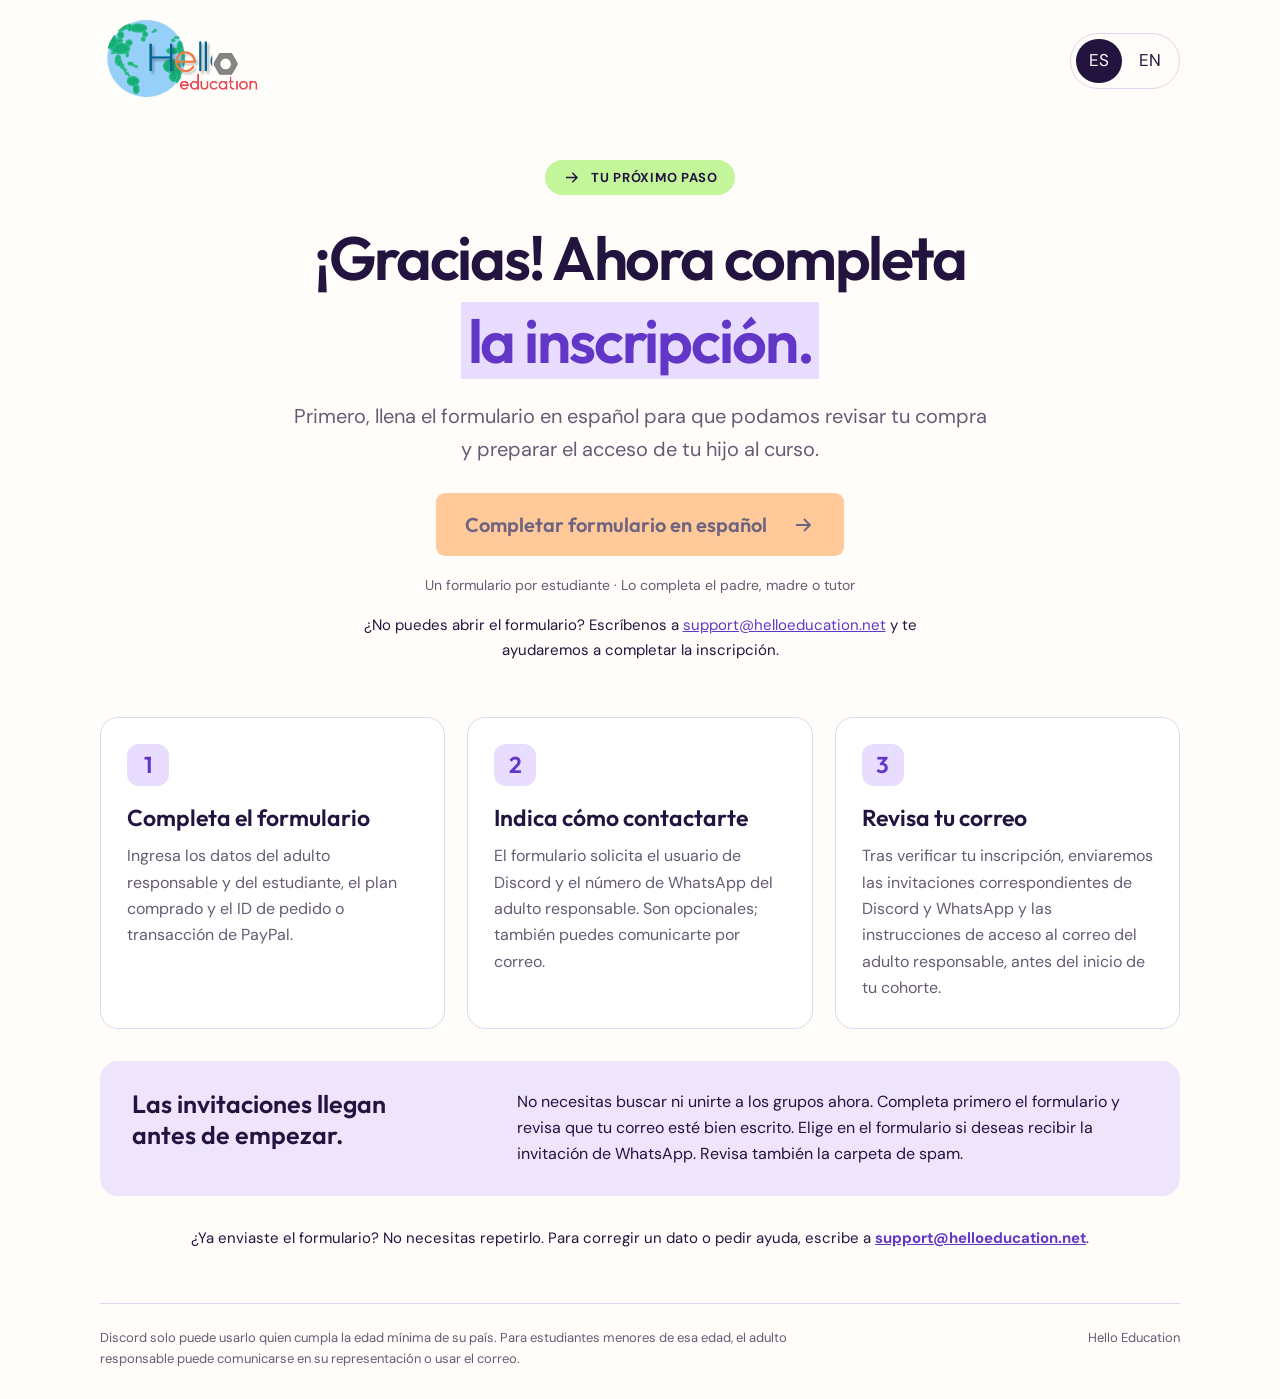
==== gracias.html @ 34212b08 "Add files via upload" ====
<!doctype html>
<html lang="es"><head><meta charset="utf-8"><meta name="viewport" content="width=device-width,initial-scale=1"><meta name="robots" content="noindex, nofollow"><meta name="referrer" content="strict-origin-when-cross-origin"><title>Gracias | Completa tu inscripción — Hello Education</title><link rel="icon" href="thank-you-assets/world.png" type="image/png"><link rel="stylesheet" href="thank-you-assets/style.css"><script src="thank-you-assets/config.js" defer></script><script src="thank-you-assets/page.js" defer></script></head>
<body><div class="wrap"><header><a class="brand" href="/" aria-label="Hello Education"><img src="thank-you-assets/hello-logo.svg" alt="Hello Education" width="170" height="100"></a><nav class="languages" aria-label="Idioma"><a href="gracias.html" lang="es" hreflang="es" aria-current="page">ES</a><a href="thank-you.html" lang="en" hreflang="en">EN</a></nav></header><main><section class="hero"><span class="eyebrow"><svg viewBox="0 0 24 24" fill="none" stroke="currentColor" stroke-width="1.8" aria-hidden="true"><path d="M5 12h14M13 6l6 6-6 6"/></svg>TU PRÓXIMO PASO</span><h1>¡Gracias! Ahora completa<br><mark>la inscripción.</mark></h1><p class="intro">Primero, llena el formulario en español para que podamos revisar tu compra y preparar el acceso de tu hijo al curso.</p><a class="button" data-form-link aria-disabled="true" tabindex="0" role="link">Completar formulario en español<svg viewBox="0 0 24 24" fill="none" stroke="currentColor" stroke-width="1.8" aria-hidden="true"><path d="M5 12h14M13 6l6 6-6 6"/></svg></a><p class="micro">Un formulario por estudiante · Lo completa el padre, madre o tutor</p><p class="fallback" data-unavailable tabindex="-1">¿No puedes abrir el formulario? Escríbenos a <a href="mailto:support@helloeducation.net">support@helloeducation.net</a> y te ayudaremos a completar la inscripción.</p><noscript><p>Para acceder al formulario desde esta página, activa JavaScript o solicita el enlace a support@helloeducation.net.</p></noscript></section><section class="steps" aria-label="Próximos pasos"><article class="card"><span class="num" aria-hidden="true">1</span><h2>Completa el formulario</h2><p>Ingresa los datos del adulto responsable y del estudiante, el plan comprado y el ID de pedido o transacción de PayPal.</p></article><article class="card"><span class="num" aria-hidden="true">2</span><h2>Indica cómo contactarte</h2><p>El formulario solicita el usuario de Discord y el número de WhatsApp del adulto responsable. Son opcionales; también puedes comunicarte por correo.</p></article><article class="card"><span class="num" aria-hidden="true">3</span><h2>Revisa tu correo</h2><p>Tras verificar tu inscripción, enviaremos las invitaciones correspondientes de Discord y WhatsApp y las instrucciones de acceso al correo del adulto responsable, antes del inicio de tu cohorte.</p></article></section><aside class="notice"><h2>Las invitaciones llegan<br>antes de empezar.</h2><p>No necesitas buscar ni unirte a los grupos ahora. Completa primero el formulario y revisa que tu correo esté bien escrito. Elige en el formulario si deseas recibir la invitación de WhatsApp. Revisa también la carpeta de spam.</p></aside><p class="help">¿Ya enviaste el formulario? No necesitas repetirlo. Para corregir un dato o pedir ayuda, escribe a <a href="mailto:support@helloeducation.net">support@helloeducation.net</a>.</p></main><footer><p>Discord solo puede usarlo quien cumpla la edad mínima de su país. Para estudiantes menores de esa edad, el adulto responsable puede comunicarse en su representación o usar el correo.</p><span>Hello Education</span></footer></div></body></html>
---- thank-you-assets/style.css ----
@font-face{font-family:Outfit;src:url('fonts/Outfit.ttf') format('truetype');font-weight:100 900;font-display:swap}@font-face{font-family:'DM Sans';src:url('fonts/DMSans.ttf') format('truetype');font-weight:100 1000;font-display:swap}
:root{--ink:#23133f;--purple:#6236c7;--mint:#c3f59b;--orange:#ffae68;--paper:#fffdf9;--muted:#655b74;--line:#ded6ea;--lavender:#e9ddff}*{box-sizing:border-box}body{margin:0;background:var(--paper);color:var(--ink);font:17px/1.65 'DM Sans',sans-serif}a{color:var(--purple)}a:focus-visible{outline:3px solid var(--purple);outline-offset:5px}a,button{-webkit-tap-highlight-color:transparent}[hidden]{display:none!important}.wrap{width:min(1080px,calc(100% - 64px));margin:auto}header{display:flex;align-items:center;justify-content:space-between;min-height:122px;gap:24px}.brand img{width:170px;height:100px;display:block;object-fit:contain}.languages{display:flex;gap:4px;border:1px solid var(--line);border-radius:99px;padding:5px}.languages a{padding:7px 13px;min-height:44px;text-decoration:none;border-radius:99px;color:var(--ink)}.languages a[aria-current=page]{background:var(--ink);color:white}main{padding:38px 0 52px}.hero{text-align:center;max-width:830px;margin:auto}.eyebrow{display:inline-flex;align-items:center;gap:10px;padding:7px 17px;border-radius:99px;background:var(--mint);font-size:13px;font-weight:700;letter-spacing:.055em}.eyebrow svg{width:19px;height:19px}h1,h2,h3,.button{font-family:Outfit,sans-serif}h1{font-size:clamp(38px,5vw,61px);font-weight:600;line-height:1.35;letter-spacing:-.035em;margin:22px 0 18px}mark{color:var(--purple);background:var(--lavender);padding:0 .1em;box-decoration-break:clone;-webkit-box-decoration-break:clone}.intro{font-size:20px;max-width:700px;margin:0 auto 27px;color:var(--muted)}.button{display:inline-flex;align-items:center;justify-content:center;gap:24px;background:var(--orange);color:var(--ink);text-decoration:none;min-height:60px;border-radius:9px;padding:15px 29px;font-size:20px;font-weight:600;box-shadow:0 3px var(--ink)}.button:hover{background:#ff9c48}.button[aria-disabled=true]{opacity:.65;cursor:not-allowed;box-shadow:none}.button svg{width:24px;height:24px}.micro{font-size:14px;color:var(--muted);margin:18px auto 0}.fallback{font-size:15px;max-width:610px;margin:16px auto 0}.steps{display:grid;grid-template-columns:repeat(3,1fr);gap:22px;margin:54px 0 32px}.card{border:1px solid var(--line);border-radius:18px;padding:26px;background:white}.num{display:inline-flex;align-items:center;justify-content:center;background:var(--lavender);color:var(--purple);width:42px;height:42px;border-radius:12px;font:600 23px Outfit}.card h2{font-size:23px;font-weight:600;line-height:1.2;margin:18px 0 12px}.card p{font-size:16px;margin:0;color:var(--muted)}.notice{background:#eee5fc;border-radius:18px;padding:28px 32px;display:grid;grid-template-columns:1fr 1.8fr;gap:35px}.notice h2{font-size:25px;line-height:1.25;font-weight:600;margin:0}.notice p{margin:0;font-size:16px}.help{text-align:center;margin:30px 0 0;font-size:15px}.help a{font-weight:700}footer{border-top:1px solid var(--line);padding:23px 0 30px;font-size:13px;color:var(--muted);display:flex;justify-content:space-between;gap:20px}footer p{margin:0;max-width:690px}footer span{white-space:nowrap}@media(max-width:760px){.wrap{width:calc(100% - 36px)}header{min-height:98px}.brand img{width:142px;height:84px}main{padding-top:24px}h1{font-size:38px}.intro{font-size:18px}.button{font-size:18px;padding:15px 22px;width:100%;max-width:390px}.steps{grid-template-columns:1fr;margin-top:38px;gap:16px}.card{padding:23px}.card h2{margin-top:13px}.notice{grid-template-columns:1fr;gap:14px;padding:25px}footer{display:block}footer span{display:block;margin-top:12px}.micro{max-width:330px}}
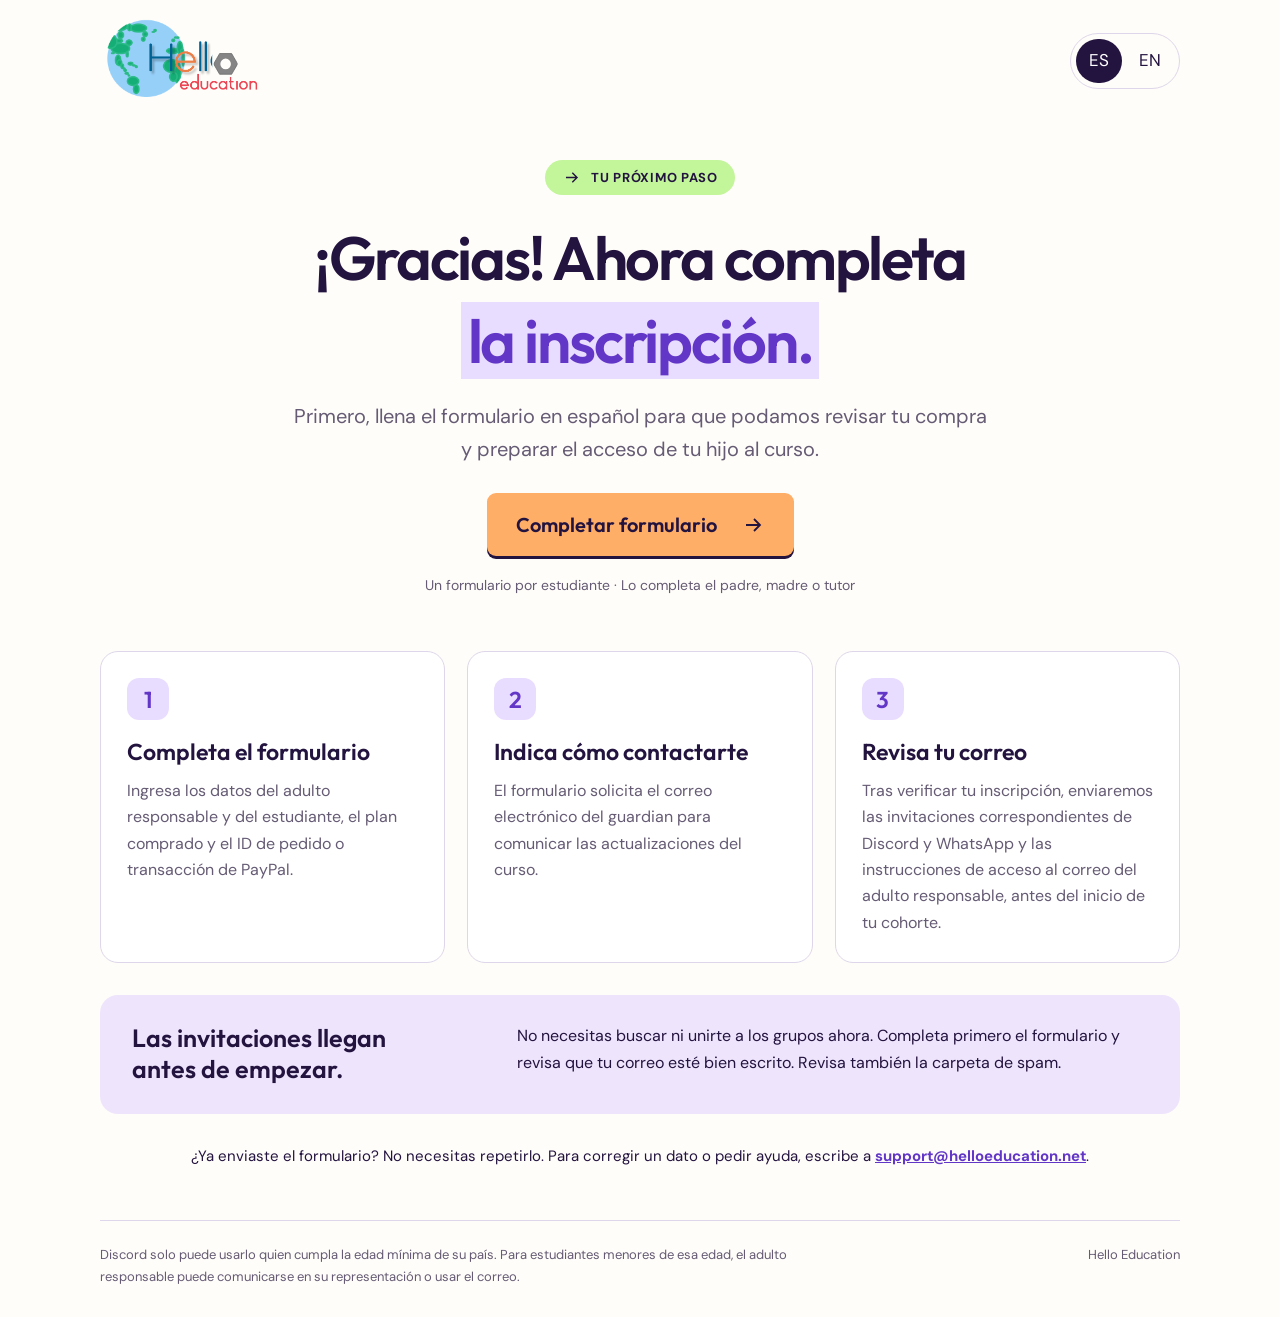
==== commit ef9cb857: "Revise gracias.html for clarity and user guidance Updated the content and structure of the gracias.h" ====
--- a/gracias.html
+++ b/gracias.html
@@ -1,3 +1,49 @@
 <!doctype html>
 <html lang="es"><head><meta charset="utf-8"><meta name="viewport" content="width=device-width,initial-scale=1"><meta name="robots" content="noindex, nofollow"><meta name="referrer" content="strict-origin-when-cross-origin"><title>Gracias | Completa tu inscripción — Hello Education</title><link rel="icon" href="thank-you-assets/world.png" type="image/png"><link rel="stylesheet" href="thank-you-assets/style.css"><script src="thank-you-assets/config.js" defer></script><script src="thank-you-assets/page.js" defer></script></head>
-<body><div class="wrap"><header><a class="brand" href="/" aria-label="Hello Education"><img src="thank-you-assets/hello-logo.svg" alt="Hello Education" width="170" height="100"></a><nav class="languages" aria-label="Idioma"><a href="gracias.html" lang="es" hreflang="es" aria-current="page">ES</a><a href="thank-you.html" lang="en" hreflang="en">EN</a></nav></header><main><section class="hero"><span class="eyebrow"><svg viewBox="0 0 24 24" fill="none" stroke="currentColor" stroke-width="1.8" aria-hidden="true"><path d="M5 12h14M13 6l6 6-6 6"/></svg>TU PRÓXIMO PASO</span><h1>¡Gracias! Ahora completa<br><mark>la inscripción.</mark></h1><p class="intro">Primero, llena el formulario en español para que podamos revisar tu compra y preparar el acceso de tu hijo al curso.</p><a class="button" data-form-link aria-disabled="true" tabindex="0" role="link">Completar formulario en español<svg viewBox="0 0 24 24" fill="none" stroke="currentColor" stroke-width="1.8" aria-hidden="true"><path d="M5 12h14M13 6l6 6-6 6"/></svg></a><p class="micro">Un formulario por estudiante · Lo completa el padre, madre o tutor</p><p class="fallback" data-unavailable tabindex="-1">¿No puedes abrir el formulario? Escríbenos a <a href="mailto:support@helloeducation.net">support@helloeducation.net</a> y te ayudaremos a completar la inscripción.</p><noscript><p>Para acceder al formulario desde esta página, activa JavaScript o solicita el enlace a support@helloeducation.net.</p></noscript></section><section class="steps" aria-label="Próximos pasos"><article class="card"><span class="num" aria-hidden="true">1</span><h2>Completa el formulario</h2><p>Ingresa los datos del adulto responsable y del estudiante, el plan comprado y el ID de pedido o transacción de PayPal.</p></article><article class="card"><span class="num" aria-hidden="true">2</span><h2>Indica cómo contactarte</h2><p>El formulario solicita el usuario de Discord y el número de WhatsApp del adulto responsable. Son opcionales; también puedes comunicarte por correo.</p></article><article class="card"><span class="num" aria-hidden="true">3</span><h2>Revisa tu correo</h2><p>Tras verificar tu inscripción, enviaremos las invitaciones correspondientes de Discord y WhatsApp y las instrucciones de acceso al correo del adulto responsable, antes del inicio de tu cohorte.</p></article></section><aside class="notice"><h2>Las invitaciones llegan<br>antes de empezar.</h2><p>No necesitas buscar ni unirte a los grupos ahora. Completa primero el formulario y revisa que tu correo esté bien escrito. Elige en el formulario si deseas recibir la invitación de WhatsApp. Revisa también la carpeta de spam.</p></aside><p class="help">¿Ya enviaste el formulario? No necesitas repetirlo. Para corregir un dato o pedir ayuda, escribe a <a href="mailto:support@helloeducation.net">support@helloeducation.net</a>.</p></main><footer><p>Discord solo puede usarlo quien cumpla la edad mínima de su país. Para estudiantes menores de esa edad, el adulto responsable puede comunicarse en su representación o usar el correo.</p><span>Hello Education</span></footer></div></body></html>+<body>
+  <div class="wrap">
+    <header>
+      <a class="brand" href="/" aria-label="Hello Education">
+        <img src="thank-you-assets/hello-logo.svg" alt="Hello Education" width="170" height="100">
+      </a>
+      <nav class="languages" aria-label="Idioma">
+        <a href="gracias.html" lang="es" hreflang="es" aria-current="page">ES</a>
+        <a href="thank-you.html" lang="en" hreflang="en">EN</a>
+      </nav>
+    </header>
+    <main>
+      <section class="hero">
+        <span class="eyebrow">
+          <svg viewBox="0 0 24 24" fill="none" stroke="currentColor" stroke-width="1.8" aria-hidden="true">
+            <path d="M5 12h14M13 6l6 6-6 6"/>
+          </svg>TU PRÓXIMO PASO</span>
+        <h1>¡Gracias! Ahora completa<br><mark>la inscripción.</mark></h1>
+        <p class="intro">Primero, llena el formulario en español para que podamos revisar tu compra y preparar el acceso de tu hijo al curso.</p>
+        <a class="button" data-form-link aria-disabled="true" tabindex="0" role="link">Completar formulario<svg viewBox="0 0 24 24" fill="none" stroke="currentColor" stroke-width="1.8" aria-hidden="true"><path d="M5 12h14M13 6l6 6-6 6"/></svg></a>
+        <p class="micro">Un formulario por estudiante · Lo completa el padre, madre o tutor</p>
+        <p class="fallback" data-unavailable tabindex="-1">¿No puedes abrir el formulario? Escríbenos a <a href="mailto:support@helloeducation.net">support@helloeducation.net</a> y te ayudaremos a completar la inscripción.</p>
+        <noscript>
+          <p>Para acceder al formulario desde esta página, activa JavaScript o solicita el enlace a support@helloeducation.net.</p>
+        </noscript>
+      </section>
+      <section class="steps" aria-label="Próximos pasos">
+        <article class="card">
+          <span class="num" aria-hidden="true">1</span>
+          <h2>Completa el formulario</h2>
+          <p>Ingresa los datos del adulto responsable y del estudiante, el plan comprado y el ID de pedido o transacción de PayPal.</p>
+        </article>
+        <article class="card">
+          <span class="num" aria-hidden="true">2</span>
+          <h2>Indica cómo contactarte</h2>
+          <p>El formulario solicita el correo electrónico del guardian para comunicar las actualizaciones del curso.</p>
+        </article>
+        <article class="card">
+          <span class="num" aria-hidden="true">3</span>
+          <h2>Revisa tu correo</h2>
+          <p>Tras verificar tu inscripción, enviaremos las invitaciones correspondientes de Discord y WhatsApp y las instrucciones de acceso al correo del adulto responsable, antes del inicio de tu cohorte.</p>
+        </article>
+      </section><aside class="notice">
+        <h2>Las invitaciones llegan<br>antes de empezar.</h2>
+        <p>No necesitas buscar ni unirte a los grupos ahora. Completa primero el formulario y revisa que tu correo esté bien escrito. Revisa también la carpeta de spam.</p>
+      </aside>
+      <p class="help">¿Ya enviaste el formulario? No necesitas repetirlo. Para corregir un dato o pedir ayuda, escribe a <a href="mailto:support@helloeducation.net">support@helloeducation.net</a>.</p></main><footer><p>Discord solo puede usarlo quien cumpla la edad mínima de su país. Para estudiantes menores de esa edad, el adulto responsable puede comunicarse en su representación o usar el correo.</p><span>Hello Education</span></footer></div></body></html>
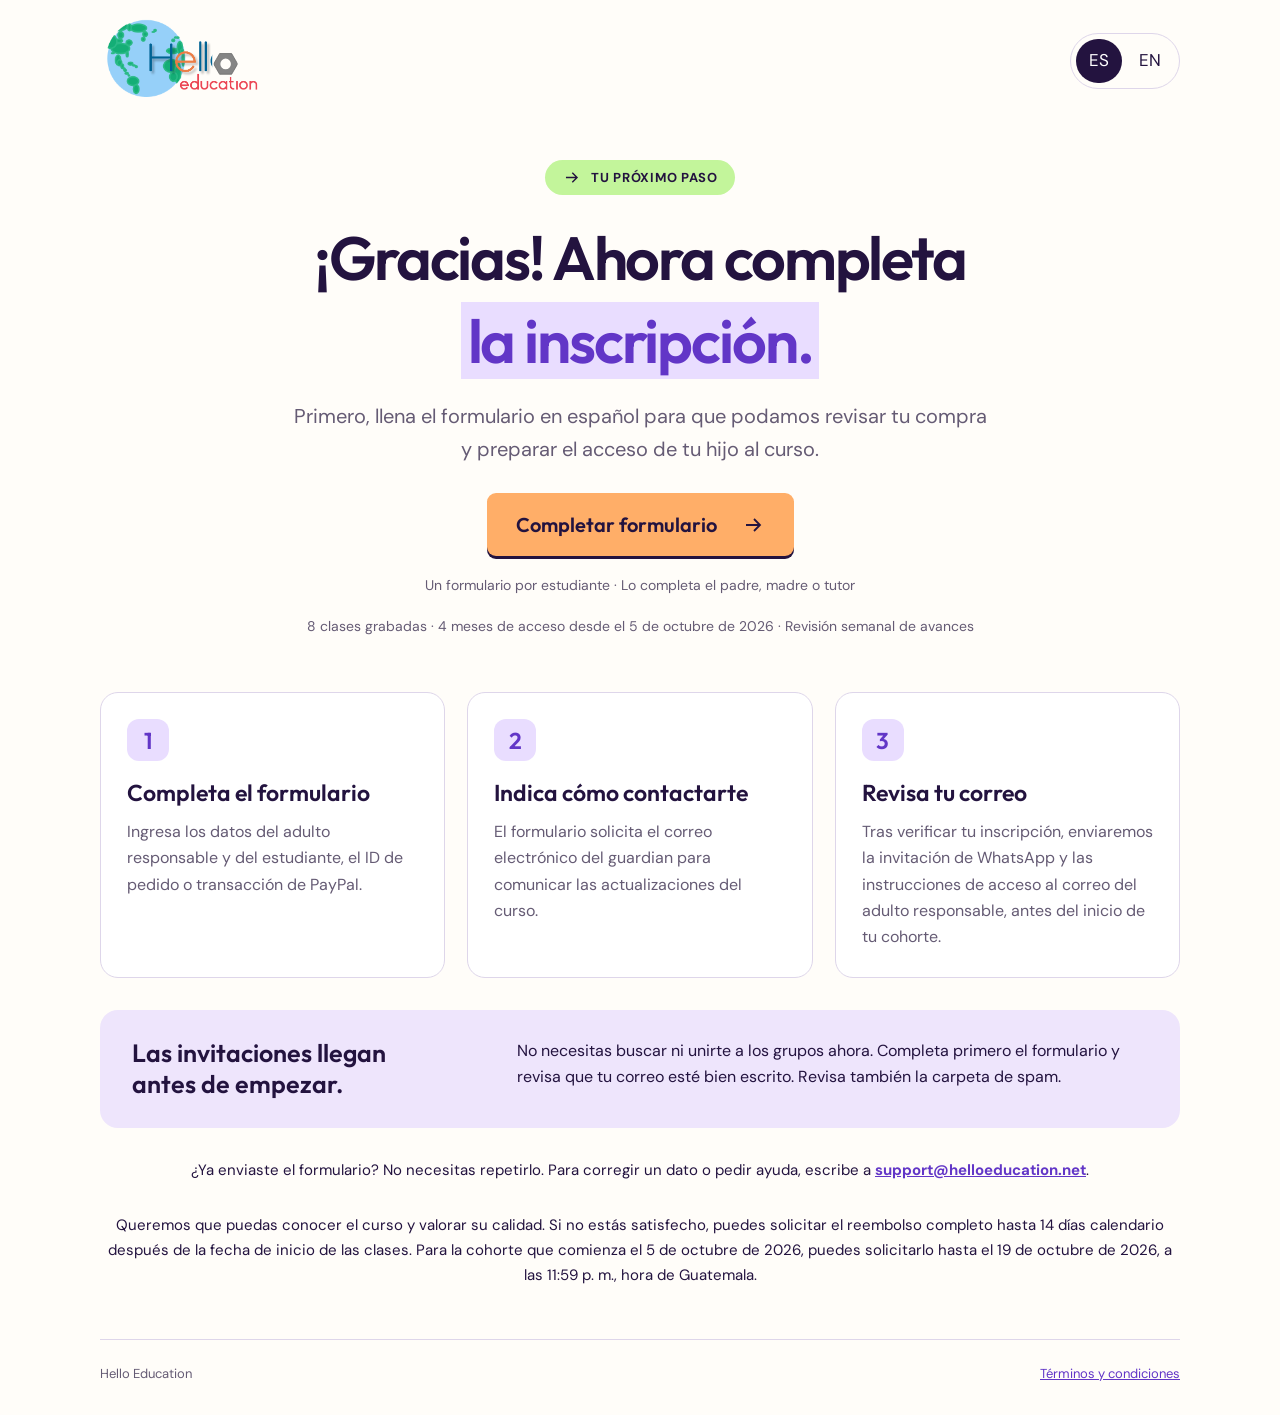
==== commit b90418d5: "Add files via upload" ====
--- a/gracias.html
+++ b/gracias.html
@@ -1,49 +1,50 @@
-<!doctype html>
-<html lang="es"><head><meta charset="utf-8"><meta name="viewport" content="width=device-width,initial-scale=1"><meta name="robots" content="noindex, nofollow"><meta name="referrer" content="strict-origin-when-cross-origin"><title>Gracias | Completa tu inscripción — Hello Education</title><link rel="icon" href="thank-you-assets/world.png" type="image/png"><link rel="stylesheet" href="thank-you-assets/style.css"><script src="thank-you-assets/config.js" defer></script><script src="thank-you-assets/page.js" defer></script></head>
+<!DOCTYPE html>
+
+<html lang="es"><head><meta charset="utf-8"/><meta content="width=device-width,initial-scale=1" name="viewport"/><meta content="noindex, nofollow" name="robots"/><meta content="strict-origin-when-cross-origin" name="referrer"/><title>Gracias | Completa tu inscripción — Hello Education</title><link href="thank-you-assets/world.png" rel="icon" type="image/png"/><link href="thank-you-assets/style.css" rel="stylesheet"/><script defer="" src="thank-you-assets/config.js"></script><script defer="" src="thank-you-assets/page.js"></script></head>
 <body>
-  <div class="wrap">
-    <header>
-      <a class="brand" href="/" aria-label="Hello Education">
-        <img src="thank-you-assets/hello-logo.svg" alt="Hello Education" width="170" height="100">
-      </a>
-      <nav class="languages" aria-label="Idioma">
-        <a href="gracias.html" lang="es" hreflang="es" aria-current="page">ES</a>
-        <a href="thank-you.html" lang="en" hreflang="en">EN</a>
-      </nav>
-    </header>
-    <main>
-      <section class="hero">
-        <span class="eyebrow">
-          <svg viewBox="0 0 24 24" fill="none" stroke="currentColor" stroke-width="1.8" aria-hidden="true">
-            <path d="M5 12h14M13 6l6 6-6 6"/>
-          </svg>TU PRÓXIMO PASO</span>
-        <h1>¡Gracias! Ahora completa<br><mark>la inscripción.</mark></h1>
-        <p class="intro">Primero, llena el formulario en español para que podamos revisar tu compra y preparar el acceso de tu hijo al curso.</p>
-        <a class="button" data-form-link aria-disabled="true" tabindex="0" role="link">Completar formulario<svg viewBox="0 0 24 24" fill="none" stroke="currentColor" stroke-width="1.8" aria-hidden="true"><path d="M5 12h14M13 6l6 6-6 6"/></svg></a>
-        <p class="micro">Un formulario por estudiante · Lo completa el padre, madre o tutor</p>
-        <p class="fallback" data-unavailable tabindex="-1">¿No puedes abrir el formulario? Escríbenos a <a href="mailto:support@helloeducation.net">support@helloeducation.net</a> y te ayudaremos a completar la inscripción.</p>
-        <noscript>
-          <p>Para acceder al formulario desde esta página, activa JavaScript o solicita el enlace a support@helloeducation.net.</p>
-        </noscript>
-      </section>
-      <section class="steps" aria-label="Próximos pasos">
-        <article class="card">
-          <span class="num" aria-hidden="true">1</span>
-          <h2>Completa el formulario</h2>
-          <p>Ingresa los datos del adulto responsable y del estudiante, el plan comprado y el ID de pedido o transacción de PayPal.</p>
-        </article>
-        <article class="card">
-          <span class="num" aria-hidden="true">2</span>
-          <h2>Indica cómo contactarte</h2>
-          <p>El formulario solicita el correo electrónico del guardian para comunicar las actualizaciones del curso.</p>
-        </article>
-        <article class="card">
-          <span class="num" aria-hidden="true">3</span>
-          <h2>Revisa tu correo</h2>
-          <p>Tras verificar tu inscripción, enviaremos las invitaciones correspondientes de Discord y WhatsApp y las instrucciones de acceso al correo del adulto responsable, antes del inicio de tu cohorte.</p>
-        </article>
-      </section><aside class="notice">
-        <h2>Las invitaciones llegan<br>antes de empezar.</h2>
-        <p>No necesitas buscar ni unirte a los grupos ahora. Completa primero el formulario y revisa que tu correo esté bien escrito. Revisa también la carpeta de spam.</p>
-      </aside>
-      <p class="help">¿Ya enviaste el formulario? No necesitas repetirlo. Para corregir un dato o pedir ayuda, escribe a <a href="mailto:support@helloeducation.net">support@helloeducation.net</a>.</p></main><footer><p>Discord solo puede usarlo quien cumpla la edad mínima de su país. Para estudiantes menores de esa edad, el adulto responsable puede comunicarse en su representación o usar el correo.</p><span>Hello Education</span></footer></div></body></html>
+<div class="wrap">
+<header>
+<a aria-label="Hello Education" class="brand" href="/">
+<img alt="Hello Education" height="100" src="thank-you-assets/hello-logo.svg" width="170"/>
+</a>
+<nav aria-label="Idioma" class="languages">
+<a aria-current="page" href="/gracias" hreflang="es" lang="es">ES</a>
+<a href="/" hreflang="en" lang="en">EN</a>
+</nav>
+</header>
+<main>
+<section class="hero">
+<span class="eyebrow">
+<svg aria-hidden="true" fill="none" stroke="currentColor" stroke-width="1.8" viewbox="0 0 24 24">
+<path d="M5 12h14M13 6l6 6-6 6"></path>
+</svg>TU PRÓXIMO PASO</span>
+<h1>¡Gracias! Ahora completa<br/><mark>la inscripción.</mark></h1>
+<p class="intro">Primero, llena el formulario en español para que podamos revisar tu compra y preparar el acceso de tu hijo al curso.</p>
+<a aria-disabled="true" class="button" data-form-link="" role="link" tabindex="0">Completar formulario<svg aria-hidden="true" fill="none" stroke="currentColor" stroke-width="1.8" viewbox="0 0 24 24"><path d="M5 12h14M13 6l6 6-6 6"></path></svg></a>
+<p class="micro">Un formulario por estudiante · Lo completa el padre, madre o tutor</p>
+<p class="fallback" data-unavailable="" tabindex="-1">¿No puedes abrir el formulario? Escríbenos a <a href="mailto:support@helloeducation.net">support@helloeducation.net</a> y te ayudaremos a completar la inscripción.</p>
+<noscript>
+<p>Para acceder al formulario desde esta página, activa JavaScript o solicita el enlace a support@helloeducation.net.</p>
+</noscript>
+<p class="micro">8 clases grabadas · 4 meses de acceso desde el 5 de octubre de 2026 · Revisión semanal de avances</p></section>
+<section aria-label="Próximos pasos" class="steps">
+<article class="card">
+<span aria-hidden="true" class="num">1</span>
+<h2>Completa el formulario</h2>
+<p>Ingresa los datos del adulto responsable y del estudiante, el ID de pedido o transacción de PayPal.</p>
+</article>
+<article class="card">
+<span aria-hidden="true" class="num">2</span>
+<h2>Indica cómo contactarte</h2>
+<p>El formulario solicita el correo electrónico del guardian para comunicar las actualizaciones del curso.</p>
+</article>
+<article class="card">
+<span aria-hidden="true" class="num">3</span>
+<h2>Revisa tu correo</h2>
+<p>Tras verificar tu inscripción, enviaremos la invitación de WhatsApp y las instrucciones de acceso al correo del adulto responsable, antes del inicio de tu cohorte.</p>
+</article>
+</section><aside class="notice">
+<h2>Las invitaciones llegan<br/>antes de empezar.</h2>
+<p>No necesitas buscar ni unirte a los grupos ahora. Completa primero el formulario y revisa que tu correo esté bien escrito. Revisa también la carpeta de spam.</p>
+</aside>
+<p class="help">¿Ya enviaste el formulario? No necesitas repetirlo. Para corregir un dato o pedir ayuda, escribe a <a href="mailto:support@helloeducation.net">support@helloeducation.net</a>.</p><p class="help">Queremos que puedas conocer el curso y valorar su calidad. Si no estás satisfecho, puedes solicitar el reembolso completo hasta 14 días calendario después de la fecha de inicio de las clases. Para la cohorte que comienza el 5 de octubre de 2026, puedes solicitarlo hasta el 19 de octubre de 2026, a las 11:59 p. m., hora de Guatemala.</p></main><footer><span>Hello Education</span><a href="https://terms-conditions-helloeducation.netlify.app/?lang=es">Términos y condiciones</a></footer></div></body></html>
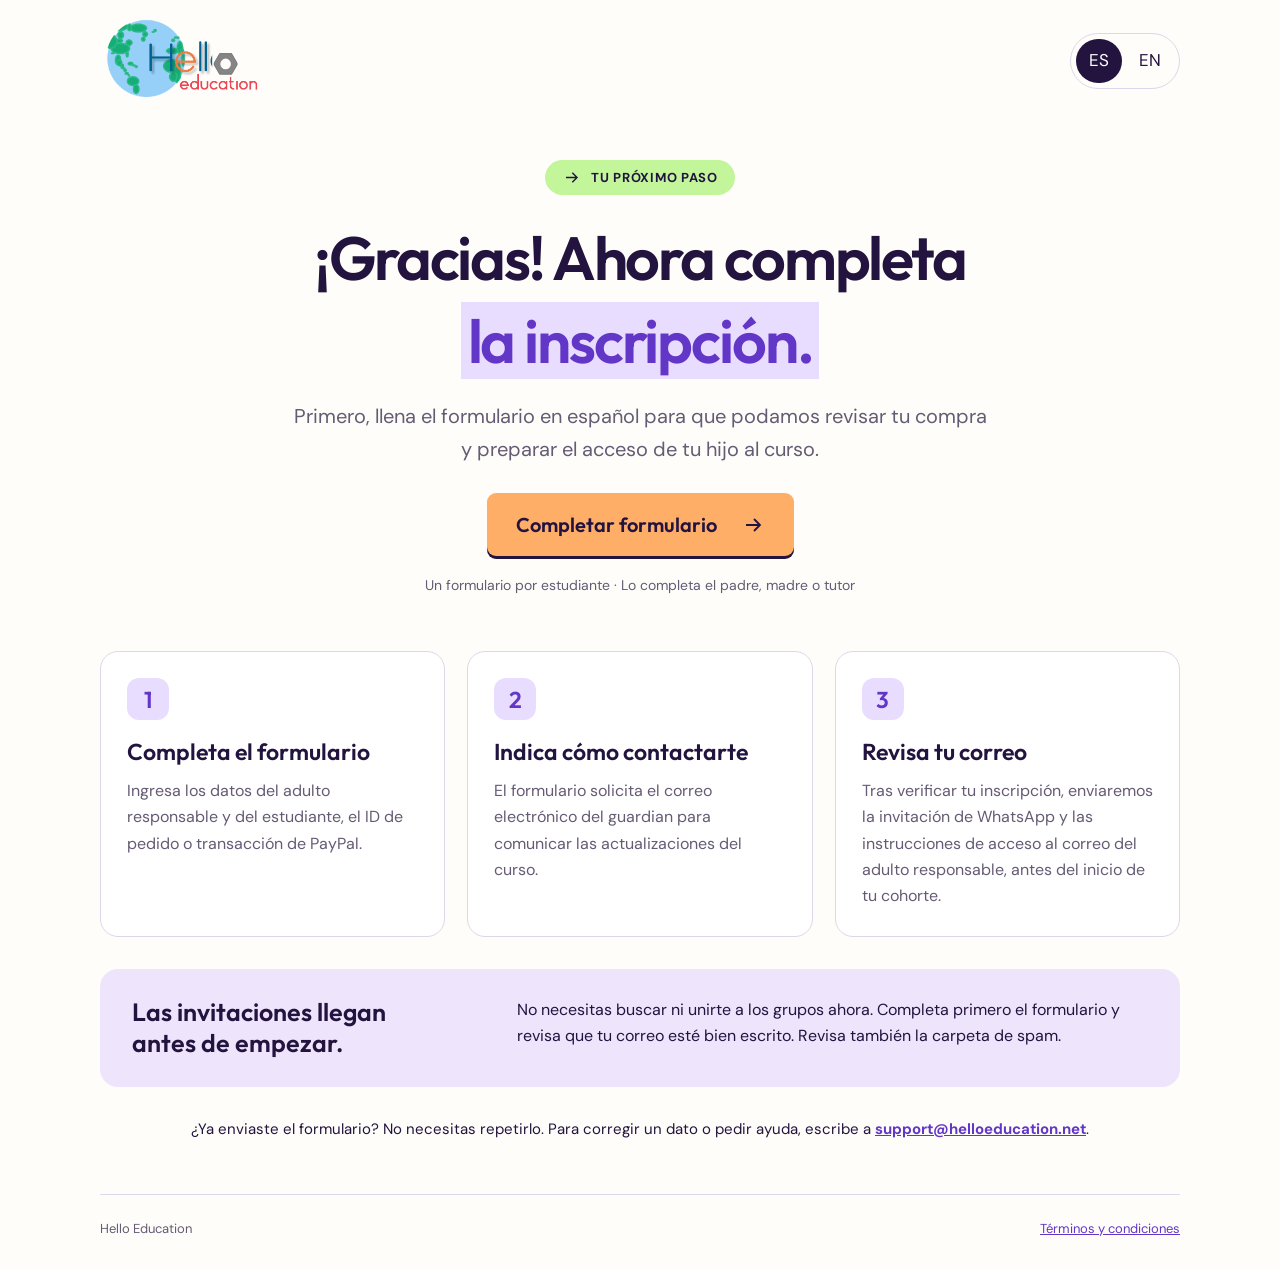
==== commit 1dc64584: "Update help text and footer in gracias.html" ====
--- a/gracias.html
+++ b/gracias.html
@@ -26,7 +26,7 @@
 <noscript>
 <p>Para acceder al formulario desde esta página, activa JavaScript o solicita el enlace a support@helloeducation.net.</p>
 </noscript>
-<p class="micro">8 clases grabadas · 4 meses de acceso desde el 5 de octubre de 2026 · Revisión semanal de avances</p></section>
+</section>
 <section aria-label="Próximos pasos" class="steps">
 <article class="card">
 <span aria-hidden="true" class="num">1</span>
@@ -47,4 +47,4 @@
 <h2>Las invitaciones llegan<br/>antes de empezar.</h2>
 <p>No necesitas buscar ni unirte a los grupos ahora. Completa primero el formulario y revisa que tu correo esté bien escrito. Revisa también la carpeta de spam.</p>
 </aside>
-<p class="help">¿Ya enviaste el formulario? No necesitas repetirlo. Para corregir un dato o pedir ayuda, escribe a <a href="mailto:support@helloeducation.net">support@helloeducation.net</a>.</p><p class="help">Queremos que puedas conocer el curso y valorar su calidad. Si no estás satisfecho, puedes solicitar el reembolso completo hasta 14 días calendario después de la fecha de inicio de las clases. Para la cohorte que comienza el 5 de octubre de 2026, puedes solicitarlo hasta el 19 de octubre de 2026, a las 11:59 p. m., hora de Guatemala.</p></main><footer><span>Hello Education</span><a href="https://terms-conditions-helloeducation.netlify.app/?lang=es">Términos y condiciones</a></footer></div></body></html>
+<p class="help">¿Ya enviaste el formulario? No necesitas repetirlo. Para corregir un dato o pedir ayuda, escribe a <a href="mailto:support@helloeducation.net">support@helloeducation.net</a>.</p></main><footer><span>Hello Education</span><a href="https://terms-conditions-helloeducation.netlify.app/?lang=es">Términos y condiciones</a></footer></div></body></html>
